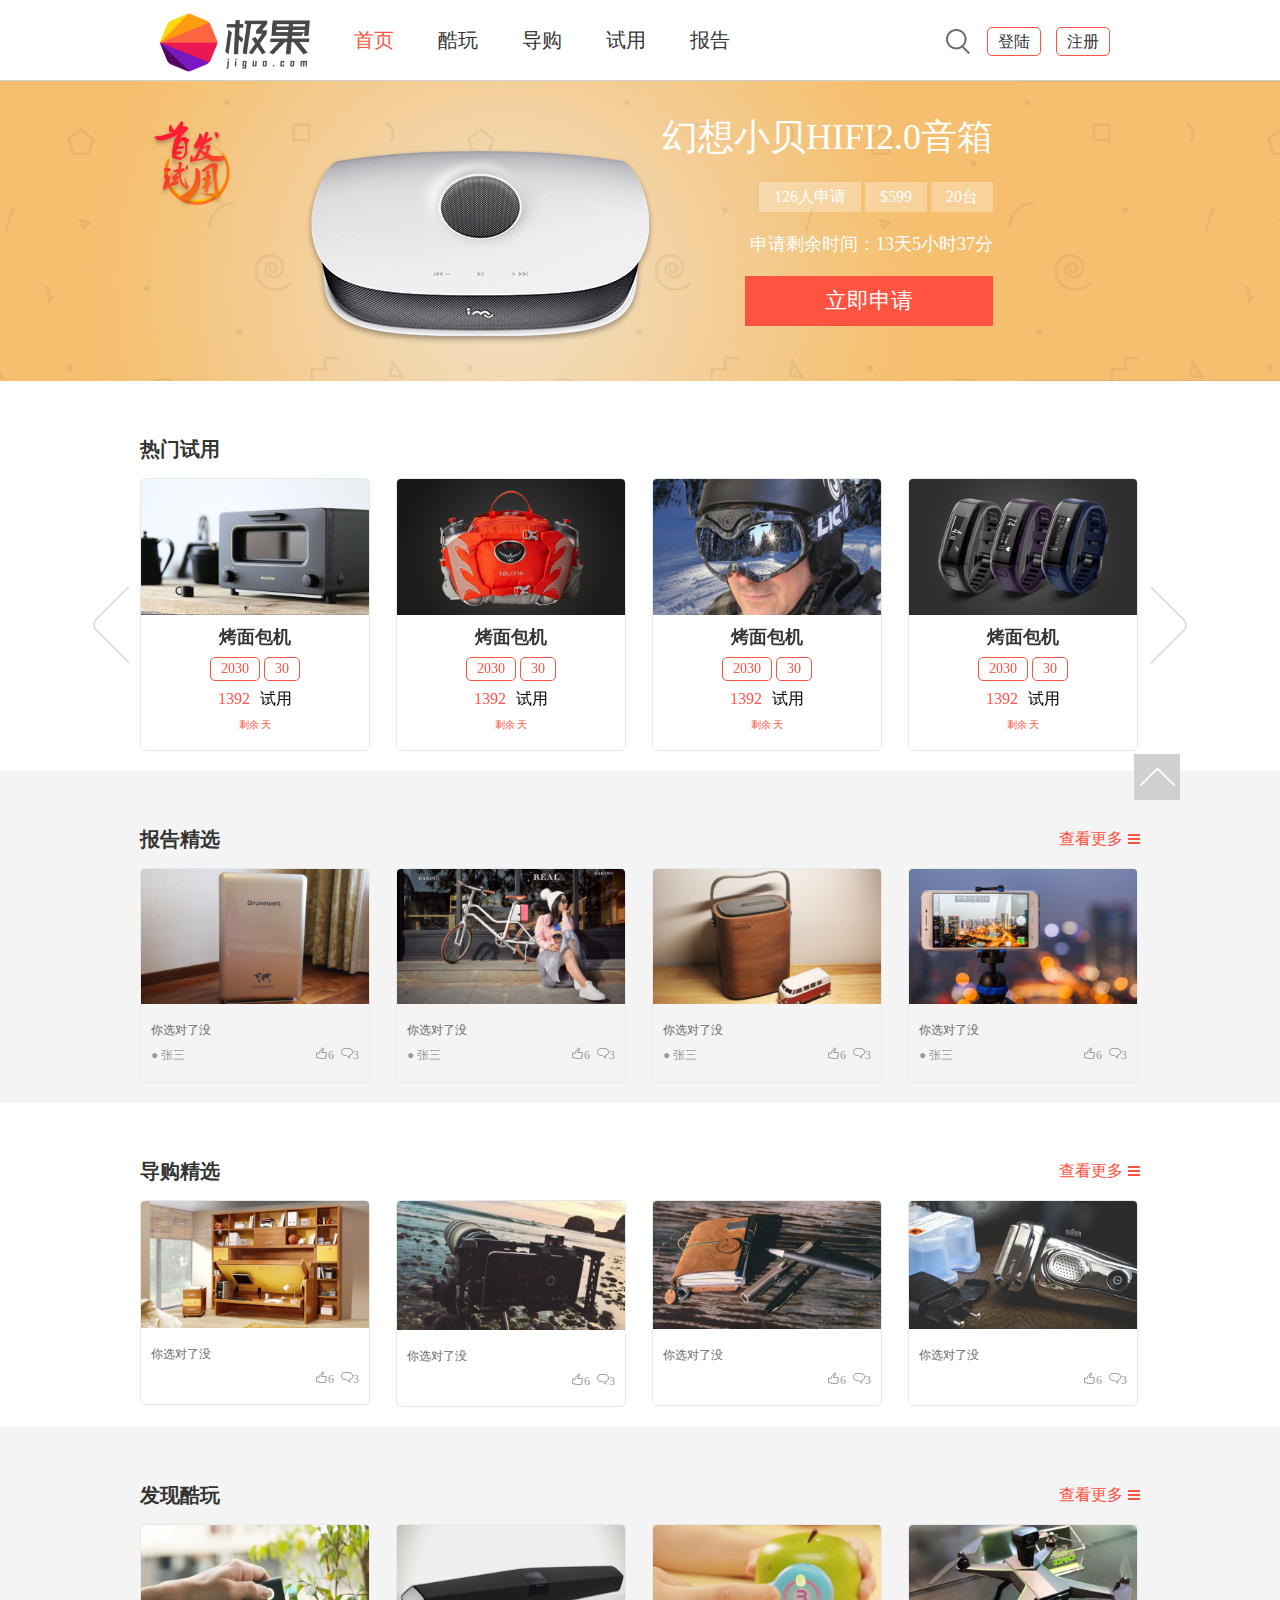
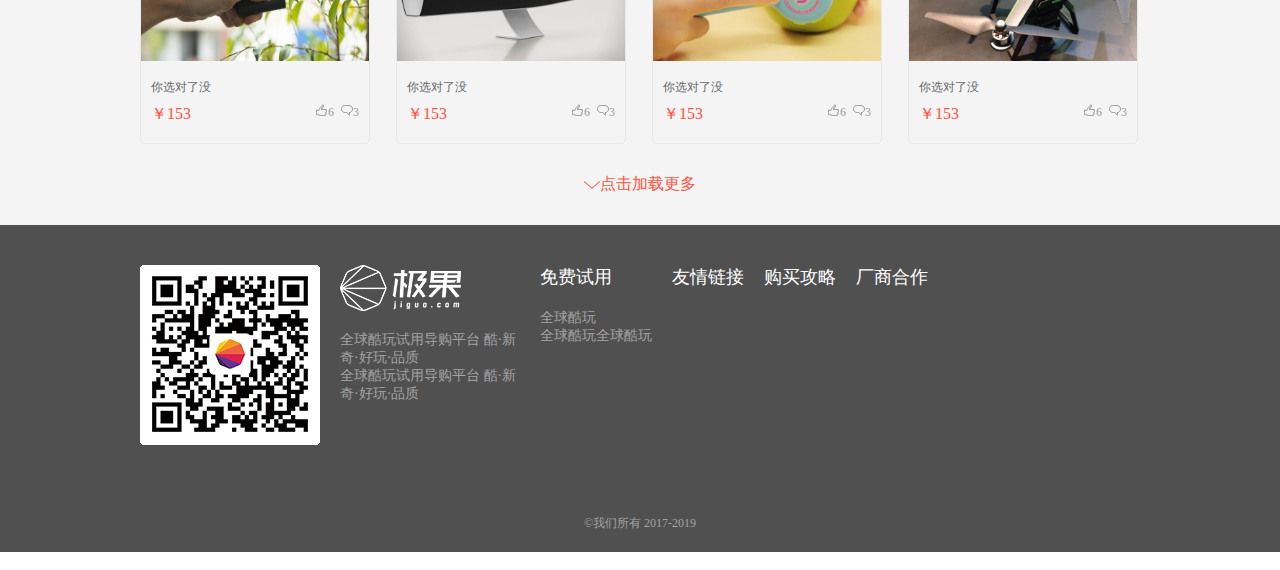
==== index.html @ f7cffa9d "crate" ====
<!DOCTYPE html>
<html>

	<head>
		<meta charset="utf-8" />
		<title>jiguo-index</title>
		<link rel="stylesheet" type="text/css" href="css/public.css" />
		<link rel="stylesheet" type="text/css" href="css/index.css" />
		<link rel="stylesheet" type="text/css" href="css/style.css" />
		<script src="js/jquery-2.2.4.min.js" type="text/javascript" charset="utf-8"></script>
		<script src="js/index.js" type="text/javascript" charset="utf-8"></script>
	</head>

	<body>
		<!--头部导航-->
		<header>
			<div class="h_con">
				<div class="h_body">
					<ul>
						<li class="logo"><img src="img/logonew.png" /></li>
						<li class="active">
							<a href="index.html">首页</a>
						</li>
						<li>
							<a href="../jiguo/play/index.html">酷玩</a>
						</li>
						<li>
							<a href="buy/index.html">导购</a>
						</li>
						<li>
							<a href="">试用</a>
						</li>
						<li>
							<a href="">报告</a>
						</li>
						<li class="link">
							<a href=""></a>
							<a href="login.html">登陆</a>
							<a href="reg.html">注册</a>
						</li>
					</ul>
				</div>
			</div>
		</header>
		<!--主体-->
		<section>
			<div class="banner_con">
				<div class="banner_body">
					<div class="b_d_content">
						<h2>幻想小贝HIFI2.0音箱</h2>
						<div><span>126人申请</span>
							<span>$599</span>
							<span>20台</span></div>

						<p class="time">申请剩余时间：13天5小时37分</p>
						<p class="btn_apply">
							<a href="">立即申请</a>
						</p>
					</div>
				</div>
			</div>
		</section>

		<!--		滚动图片-->
		<section>
			<div class="g_con">
				<div class="g_body">
					<h2>热门试用</h2>
					<div class="ul_wrap">
						<div class="ul_con clearfix">
							<ul class="clearfix">
								<li><img src="img/hot1.jpg" />
									<div>
										<h3>烤面包机</h3>
										<p class="num">
											<a href="">2030</a>
											<a href="">30</a>
										</p>
										<p class="shiyong"><span>1392</span>试用</p>
										<p class="time1">剩余 天</p>
									</div>
								</li>
								<li><img src="img/hot2.jpg" />
									<div>
										<h3>烤面包机</h3>
										<p class="num">
											<a href="">2030</a>
											<a href="">30</a>
										</p>
										<p class="shiyong"><span>1392</span>试用</p>
										<p class="time1">剩余 天</p>
									</div>
								</li>
								<li><img src="img/hot3.jpg" />
									<div>
										<h3>烤面包机</h3>
										<p class="num">
											<a href="">2030</a>
											<a href="">30</a>
										</p>
										<p class="shiyong"><span>1392</span>试用</p>
										<p class="time1">剩余 天</p>
									</div>
								</li>
								<li><img src="img/hot4.jpg" />
									<div>
										<h3>烤面包机</h3>
										<p class="num">
											<a href="">2030</a>
											<a href="">30</a>
										</p>
										<p class="shiyong"><span>1392</span>试用</p>
										<p class="time1">剩余 天</p>
									</div>
								</li>
							</ul>

							<ul class="clearfix">
								<li><img src="img/hot1.jpg" />
									<div>
										<h3>烤面包机</h3>
										<p class="num">
											<a href="">2030</a>
											<a href="">30</a>
										</p>
										<p class="shiyong"><span>1392</span>试用</p>
										<p class="time1">剩余 天</p>
									</div>
								</li>
								<li><img src="img/hot2.jpg" />
									<div>
										<h3>烤面包机</h3>
										<p class="num">
											<a href="">2030</a>
											<a href="">30</a>
										</p>
										<p class="shiyong"><span>1392</span>试用</p>
										<p class="time1">剩余 天</p>
									</div>
								</li>
								<li><img src="img/hot3.jpg" />
									<div>
										<h3>烤面包机</h3>
										<p class="num">
											<a href="">2030</a>
											<a href="">30</a>
										</p>
										<p class="shiyong"><span>1392</span>试用</p>
										<p class="time1">剩余 天</p>
									</div>
								</li>
								<li><img src="img/hot4.jpg" />
									<div>
										<h3>烤面包机</h3>
										<p class="num">
											<a href="">2030</a>
											<a href="">30</a>
										</p>
										<p class="shiyong"><span>1392</span>试用</p>
										<p class="time1">剩余 天</p>
									</div>
								</li>
							</ul>
						</div>
					</div>
					<div class="page">
						<a href="javascript:;"></a>
						<a href="javascript:;"></a>
					</div>
				</div>
			</div>
		</section>

		<section>
			<div class="g_con g_con_gb">
				<div class="g_body">
					<h2>报告精选
					<div class="more"><a href="#">查看更多</a>
						 <a href=""></a>
					</div>
					</h2>
					<ul class="clearfix">
						<li><img src="img/re1.jpg" />
							<div>
								<p class="desc">你选对了没</p>
								<p class="info">
									<span class="name">● 张三</span>
									<span><i class="zan"></i>6</span>
									<span><i class="msg"></i>3</span>
								</p>
							</div>
						</li>
						<li><img src="img/re2.jpg" />
							<div>
								<p class="desc">你选对了没</p>
								<p class="info">
									<span class="name">● 张三</span>
									<span><i class="zan"></i>6</span>
									<span><i class="msg"></i>3</span>
								</p>
							</div>
						</li>
						<li><img src="img/re3.jpg" />
							<div>
								<p class="desc">你选对了没</p>
								<p class="info">
									<span class="name">● 张三</span>
									<span><i class="zan"></i>6</span>
									<span><i class="msg"></i>3</span>
								</p>
							</div>
						</li>
						<li><img src="img/re4.jpg" />
							<div>
								<p class="desc">你选对了没</p>
								<p class="info">
									<span class="name">● 张三</span>
									<span><i class="zan"></i>6</span>
									<span><i class="msg"></i>3</span>
								</p>
							</div>
						</li>
					</ul>
				</div>
			</div>
		</section>

		<section>
			<div class="g_con">
				<div class="g_body">
					<h2>导购精选
					<div class="more"><a href="#">查看更多</a>
						 <a href=""></a>
					</div>
					</h2>
					<ul class="clearfix">
						<li><img src="img/g1.jpg" />
							<div>
								<p class="desc">你选对了没</p>
								<p class="info">
									<span class="name"></span>
									<span><i class="zan"></i>6</span>
									<span><i class="msg"></i>3</span>
								</p>
							</div>
						</li>
						<li><img src="img/g2.jpg" />
							<div>
								<p class="desc">你选对了没</p>
								<p class="info">
									<span class="name"></span>
									<span><i class="zan"></i>6</span>
									<span><i class="msg"></i>3</span>
								</p>
							</div>
						</li>
						<li><img src="img/g3.jpg" />
							<div>
								<p class="desc">你选对了没</p>
								<p class="info">
									<span class="name"></span>
									<span><i class="zan"></i>6</span>
									<span><i class="msg"></i>3</span>
								</p>
							</div>
						</li>
						<li><img src="img/g4.jpg" />
							<div>
								<p class="desc">你选对了没</p>
								<p class="info">
									<span class="name"></span>
									<span><i class="zan"></i>6</span>
									<span><i class="msg"></i>3</span>
								</p>
							</div>
						</li>

				</div>
			</div>
		</section>
		<section>
			<div class="g_con g_con_gb">
				<div class="g_body">
					<h2>发现酷玩
					<div class="more"><a href="#">查看更多</a>
						 <a href=""></a>
					</div>
					</h2>
					<ul class="clearfix">
						<li><img src="img/k1.jpg" height="136" width="319" />
							<div>
								<p class="desc">你选对了没</p>
								<p class="info">
									<span class="price">￥153</span>
									<span><i class="zan"></i>6</span>
									<span><i class="msg"></i>3</span>
								</p>
							</div>
						</li>
						<li><img src="img/k2.jpg" />
							<div>
								<p class="desc">你选对了没</p>
								<p class="info">
									<span class="price">￥153</span>
									<span><i class="zan"></i>6</span>
									<span><i class="msg"></i>3</span>
								</p>
							</div>
						</li>
						<li><img src="img/k3.jpg" />
							<div>
								<p class="desc">你选对了没</p>
								<p class="info">
									<span class="price">￥153</span>
									<span><i class="zan"></i>6</span>
									<span><i class="msg"></i>3</span>
								</p>
							</div>
						</li>
						<li><img src="img/k4.jpg" />
							<div>
								<p class="desc">你选对了没</p>
								<p class="info">
									<span class="price">￥153</span>
									<span><i class="zan"></i>6</span>
									<span><i class="msg"></i>3</span>
								</p>
							</div>
						</li>
					</ul>
				</div>
			</div>
		</section>
		<section>
			<div class="load_more">
				<a href=""><span></span></a>点击加载更多
			</div>
		</section>
		<!--主体-->
		<!--底部-->
		<footer>
			<div class="f_con">
				<div class="f_body clearfix">
					<div class="qrcode">
						<img src="img/code.png" />
					</div>
					<ul>
						<li><img src="img/logoImg.jpg" /></li>
						<li>
							<p>全球酷玩试用导购平台 酷·新奇·好玩·品质</p>
							<p>全球酷玩试用导购平台 酷·新奇·好玩·品质</p>
						</li>
					</ul>
					<ul>
						<li>免费试用</li>
						<li>
							<p>全球酷玩</p>
							<p>全球酷玩全球酷玩</p>
						</li>
					</ul>
					<ul>
						<li>友情链接</li>
					</ul>
					<ul>
						<li>购买攻略</li>
					</ul>
					<ul>
						<li>厂商合作</li>
					</ul>
					<div class="c_right">
						&copy;我们所有 2017-2019
					</div>
				</div>
			</div>
		</footer>

		<!--返回顶部-->
		<div class="back_top"></div>
	</body>

</html>
---- css/public.css ----
* {
	margin: 0;
	padding: 0;
}

body{
	font-family: "微软雅黑";
}

ul,
ul li {
	list-style: none;
}

a {
	text-decoration: none;
	color: #333;
}

input,
textarea {
	outline: none;
}

img {
	border: none;
	vertical-align: middle;
}


/*清除浮动*/
.clearfix:after {
	content: ".";
	display: block;
	height: 0;
	clear: both;
	visibility: hidden;
}

.clearfix {
	*+height: 1%;
}
---- css/index.css ----
.h_con .h_body,
.f_con .f_body {
	width: 1000px;
	margin: 0 auto;
	position: relative;
}


/*主体 begin*/

.banner_con {
	width: 100%;
	height: 300px;
	background: url(../img/original.jpg) no-repeat;
	background-size: cover;
	background-position: center;
}
.banner_con .banner_body{
	width: 1000px;
	height: 300px;
	margin: 0 auto;
}

.banner_con .banner_body .b_d_content{
	text-align: right;
	padding-top: 35px;
}

.banner_con .banner_body .b_d_content h2{
	color: #fff;
	font-size: 36px;
	font-weight: normal;
	margin-bottom: 20px;
}
.banner_con .banner_body .b_d_content span{
	display: inline-block;
	padding: 0 15px;
	height: 30px;
	line-height: 30px;
	text-align: center;
	background: rgba(255,255,255,0.3);
	color: #FFFFFF;
}

.banner_con .banner_body .b_d_content .time{
	font-size: 18px;
	color: #FFFFFF;
	margin: 20px 0;
}

.banner_con .banner_body .b_d_content .btn_apply a{
	display: inline-block;
	padding: 10px 80px;
	background-color: #FE5341;
	font-size: 22px;
	color: #FFFFFF;
}

/*滚动图片样式*/
.g_con{
	width: 100%;
	
}
.g_con_gb{
	background-color: #f4f4f4;
}
.g_con .g_body{
	width: 1000px;
	margin: 0 auto;
	position: relative;
}
.g_con .g_body h2{
	color: #333;
	font-size: 20px;
	padding: 15px 0;
}

.g_con .g_body h2 .more{
	display: inline-block;
	position: absolute;
	right: 0;
}

.g_con .g_body h2 .more a{
	font-weight: normal;
	font-size: 16px;
	color: #FE5341;
}
.g_con .g_body h2 .more a:last-child{
	display: inline-block;
	width: 12px;
	height: 10px;
	background: url(../img/icon/readMore.png) no-repeat;
}
.g_con .g_body .ul_wrap{
	width: 100%;
	overflow: hidden;
	z-index: 3;
	position: relative;
}
.g_con .g_body .ul_con{
	width: 2000px;
}
.g_con .g_body .ul_con ul{
	float: left;
	width: 1000px;
}
.g_con .g_body ul{
	position: relative;
}
.g_con .g_body ul li{
	width: 230px;
	float: left;
	margin-right: 24px;
	border: 1px solid #e6e9e9;
	border-radius: 5px;
	margin-bottom: 20px;
	box-sizing: border-box;
	overflow: hidden;
}

.g_con .g_body ul li img{
	width: 230px;
	transition: all 1s;
}

.g_con .g_body ul li img:hover{
	transform: scale(1.1);
}
.g_con .g_body ul li:nth-child(4n+4){
	margin-right: 0;
}

.g_con .g_body ul li h3{
	font-size: 18px;
	color: #333;
}

.g_con .g_body ul li>div{
	padding: 10px;
	text-align: center;
}
.g_con .g_body ul li p{
	margin:8px 0;
}

.g_con .g_body ul li .num a{
	display: inline-block;
	padding: 3px 10px;
	border: 1px solid #fe5341;
	color: #FE5341;
	border-radius: 5px;
	font-size: 14px;
}


.g_con .g_body ul li .shiyong span{
	color: #FE5341;
	margin-right: 10px;
}
.g_con .g_body ul li .time1{
	font-size: 10px;
	color: #FE5341;
}
.g_con .g_body .page a{
	display: inline-block;
	width: 37px;
	height: 78px;
	position: absolute;
	top: 165px;
}
.g_con .g_body .page{
	width: 1000px;
	position: absolute;
	height: 370px;
	top: 0;
	z-index: 2;
}
.g_con .g_body .page a:first-child{
	background: url(../img/icon/prev.png) no-repeat;
	left: -47px;
}
.g_con .g_body .page a:last-child{
	background: url(../img/icon/next.png) no-repeat;
	right: -47px;
}

.g_con .g_body .desc,.g_con_gb .g_body .desc{
	font-size: 12px;
	color: #666;
	text-align: left;
}
.g_con .g_body .info,.g_con_gb .g_body .info{
	text-align: left;
	color: #999;
	font-size: 12px;
	position: relative;
	min-height: 15px;
}
.g_con .g_body .name,.g_con_gb .g_body .name{
	color: #999;
	font-size: 12px;
}

.g_con .g_body .info i,.g_con_gb .g_body .info i{
	width: 12px;
	height: 12px;
	display: inline-block;
	background-color: red;
}

.g_con .g_body .info .zan,.g_con_gb .g_body .info .zan{
	background: url(../img/icon/zan.png);
}

.g_con .g_body .info .msg,.g_con_gb .g_body .info .msg{
	background: url(../img/icon/reply.png);
}

.g_con .g_body .info span:nth-child(2),.g_con_gb .g_body .info span:nth-child(2){
	/*margin-left: 120px;*/
	position: absolute;
	right: 25px;
}

.g_con .g_body .info span:nth-child(3),.g_con_gb .g_body .info span:nth-child(3){
	position: absolute;
	right: 0px;
}

.g_con .g_body .price{
	font-size: 16px;
	color: #FE5341;
}

.load_more{
	color: #FE5341;
	font-size: 16px;
	text-align: center;
	background: #F4F4F4;
	padding: 10px 0 30px;
}
.load_more a{
	color: #FE5341;
}
.load_more span{
	width: 16px;
	height: 8px;
	display: inline-block;
	background: url(../img/icon/more.png) no-repeat;
}

/*主体 end*/

/*返回顶部*/
.back_top{
	width: 46px;
	height: 46px;
	position: fixed;
	right: 100px;
	bottom: 100px;
	background: url(../img/icon/back.png) no-repeat;
	background-color: #d0d0d0;
	background-position: center;
	cursor: pointer;
}
---- css/style.css ----
/*头部 begin*/

.h_con {
	height: 80px;
	width: 100%;
	background-color: #fff;
	border-bottom: 1px solid #cecfcf;
}

.h_con .h_body {
	height: 80px;
}

.h_con .h_body ul li {
	display: inline-block;
	padding: 0 20px;
	font-size: 20px;
	color: #333;
}

.h_con .h_body .logo {
	line-height: 80px;
}

.h_con .h_body .logo img {
	width: 150px;
}

.h_con .h_body .active a {
	color: #fe5341;
}

.h_con .h_body li a:hover {
	color: #fe5341;
}

.h_con .h_body .link {
	position: absolute;
	right: 0;
	height: 80px;
	line-height: 80px;
}

.h_con .h_body .link a:first-child {
	background: url(../img/icon/search.png) no-repeat;
	width: 24px;
	height: 26px;
	display: inline-block;
	vertical-align: middle;
	margin-right: 12px;
	transition: transform 0.3s;/*过渡*/
}

.h_con .h_body .link a:first-child:hover{
	transform: scale(1.1);/*放大*/
}

.h_con .h_body .link a:nth-child(2),.h_con .h_body .link a:last-child {
	border: 1px solid #fe5341;
	padding: 5px 10px;
	font-size: 16px;
	border-radius: 5px;
	margin-right: 10px;
}

.h_con .h_body .link a:nth-child(2):hover,.h_con .h_body .link a:last-child:hover {
	background: #fe5341;
	color: #fff;
}


/*头部 end*/


/*底部 begin*/

.f_con {
	width: 100%;
	background-color: #505050;
	color: #a3a3a3;
}

.f_con .f_body {}

.f_con .f_body .qrcode {}

.f_con .f_body .qrcode,
.f_con .f_body ul {
	float: left;
	margin-top: 40px;
	margin-bottom: 20px;
}

.f_con .f_body ul {
	margin-left: 20px;
}

.f_con .f_body ul li {
	max-width: 180px;
	font-size: 14px;
	margin-bottom: 20px;
}

.f_con .f_body ul li:first-child {
	font-size: 18px;
	color: #fff;
}

.f_con .f_body .c_right {
	clear: both;
	text-align: center;
	padding: 50px 0 20px;
	font-size: 12px;
}


/*底部 end*/


/*
 发现酷玩
 * */
.kw_find{
	width: 100%;
	
}
.kw_body{
	line-height: 2.7;
}
.kw_find .kw_body{
	margin: 0 auto;
	width: 1000px;
}
.kw_find .kw_body h1{
	text-align: center;
	font-weight: normal;
	font-size: 40px;
	padding: 50px 0 30px;
}
.kw_find .kw_body .kw_con ul,
.kw_find .kw_body .kw_con_hot ul,
.kw_find .kw_body .kw_con_kind ul,
.kw_find .kw_body .kw_con_buy ul,
.kw_find .kw_body .kw_con_tiyan ul,
.kw_find .kw_body .use_bar ul{
	text-align: center;

}
.kw_find .kw_body .kw_con ul li,
.kw_find .kw_body .kw_con_hot ul li,
.kw_find .kw_body .kw_con_kind ul li,
.kw_find .kw_body .kw_con_buy ul li,
.kw_find .kw_body .kw_con_tiyan ul li{
	display: inline-block;
	padding: 0 70px;
	font-size: 20px;
}
.kw_find .kw_body .kw_con ul li a,
.kw_find .kw_body .kw_con_hot ul li a,
.kw_find .kw_body .kw_con_kind ul li a,
.kw_find .kw_body .kw_con_buy ul li a,
.kw_find .kw_body .kw_con_tiyan ul li a{
	color: #CECFCF;
}
.kw_find .kw_body .kw_con .k_active a:first-child,
.kw_find .kw_body .kw_con_kind .k_active a:last-child{
	color: #F73809;
}
.kw_find .kw_body .kw_con_hot .k_active_hot a{
	color: #F73809;
}
.kw_find .kw_body .kw_con ul li:first-child,
.kw_find .kw_body .kw_con_hot ul li:nth-child(2),
.kw_find .kw_body .kw_con_kind ul li:nth-child(3){
	border-bottom: 4px solid #F73809;
}


.g_con{
	    padding-top: 40px;
}
.g_con .g_body ul li{
	margin-right: 26px;
}

.reg_con .reg_body dd{
	padding: 0 13px 18px;
}
.reg_con .reg_body .list{
	display: inline-block;
    width: 150px;
    text-align: center;
    font-size: 14px;
    margin-top: 17px;
}
.reg_con .reg_body .list .info{
	padding-top: 12px;
	color: #a3a3a3;
}

.reg_con .reg_body dd:nth-child(3){
	border-top: 1px dashed #e0e0e0;
    padding-bottom: 35px;
}
/*
 发现酷玩
 * */



/*导购精选*/

.kw_find .kw_body .kw_con_buy .k_active a:first-child,
.kw_find .kw_body .kw_con_buy .k_active a:last-child{
	color: #F73809;
}

.kw_find .kw_body .kw_con ul li:first-child,
.kw_find .kw_body .kw_con_buy ul li:last-child{
	border-bottom: 4px solid #F73809;
}

/*导购精选*/

/*免费试用*/
.kw_find .kw_body .use_bar ul li{
	display: inline-block;
	margin: 0 50px;
}

.kw_find .kw_body .use_bar{
	height: 50px;
    line-height: 50px;
    overflow: hidden;
    font-size: 20px;
}
.kw_find .kw_body .use_bar a{
	color: #A3A3A3;
}

.kw_find .kw_body .use_bar .use_active a:first-child,
.kw_find .kw_body .use_bar .use_active a:nth-child(2),
.kw_find .kw_body .use_bar .use_active a:nth-child(3),
.kw_find .kw_body .use_bar .use_active a:last-child{
	color: #000;
}

.kw_find .kw_body .kw_con .k_active a:first-child,
.kw_find .kw_body .kw_con_tiyan .k_active a:last-child{
	color: #F73809;
}
.kw_find .kw_body .kw_con ul li:first-child,
.kw_find .kw_body .kw_con_tiyan ul li:last-child{
	border-bottom: 4px solid #F73809;
}


/*免费试用*/
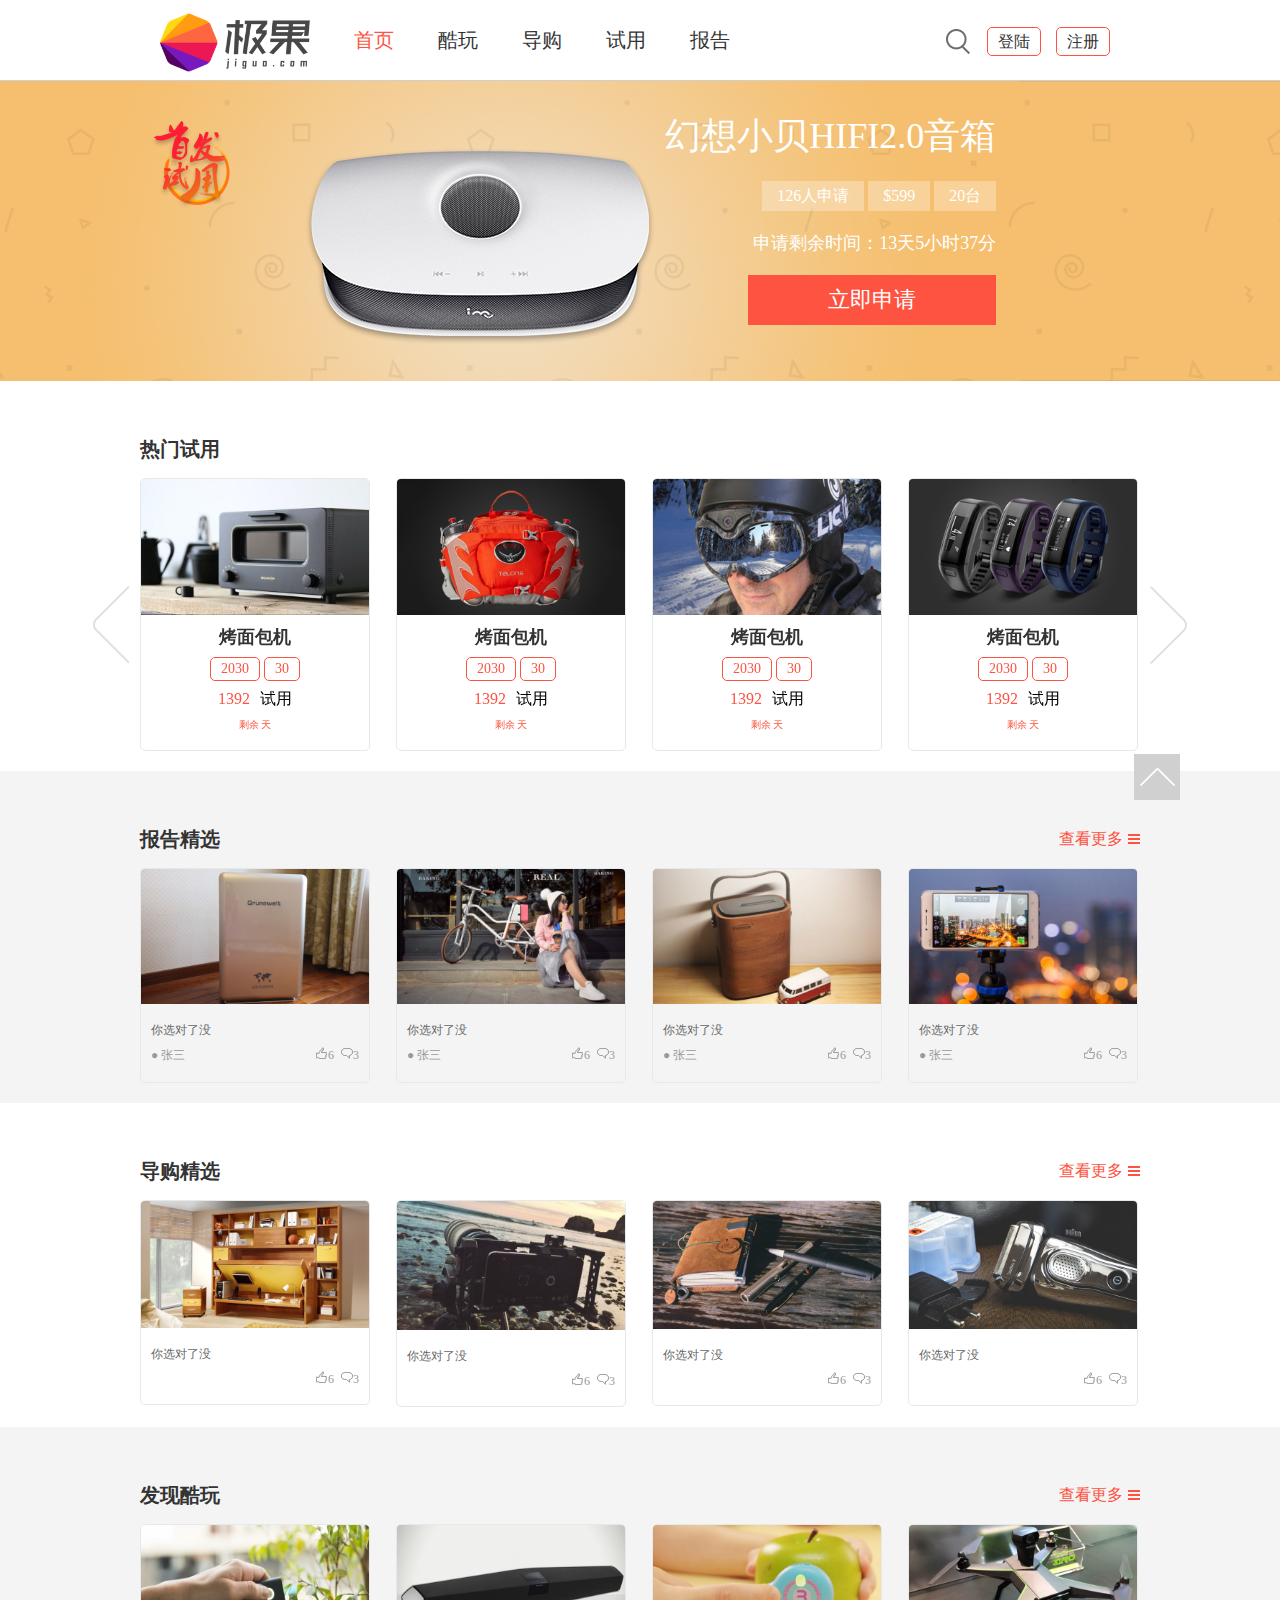
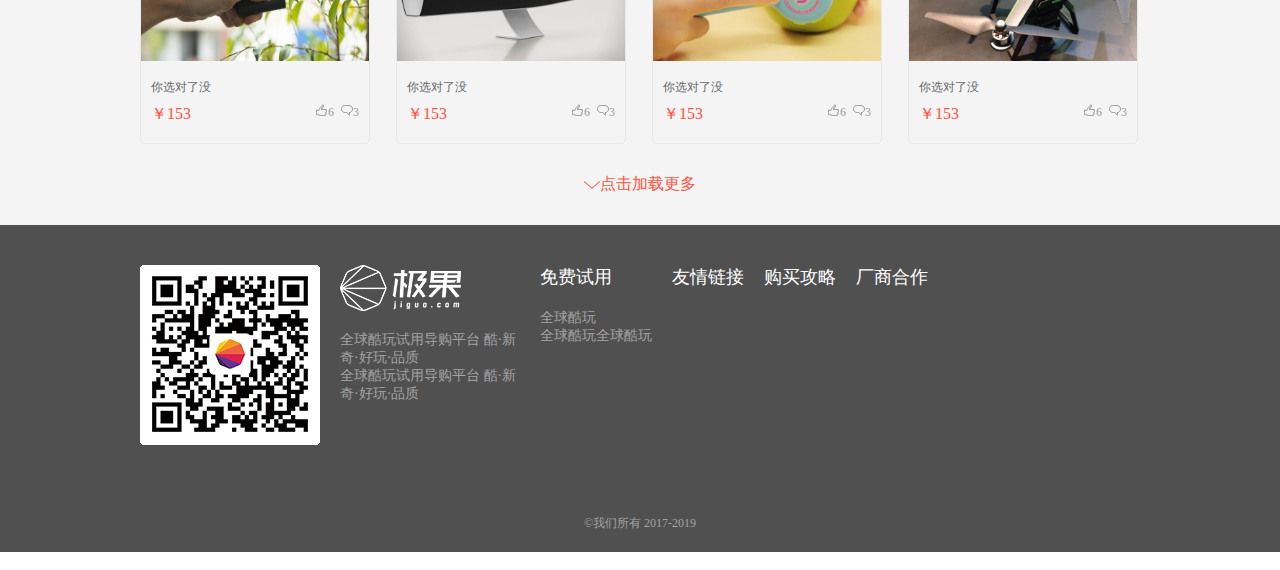
==== commit 4f4650fe: "Update index.html" ====
--- a/index.html
+++ b/index.html
@@ -1,6 +1,5 @@
 <!DOCTYPE html>
 <html>
-
 	<head>
 		<meta charset="utf-8" />
 		<title>jiguo-index</title>
@@ -378,4 +377,4 @@
 		<div class="back_top"></div>
 	</body>
 
-</html>+</html>
